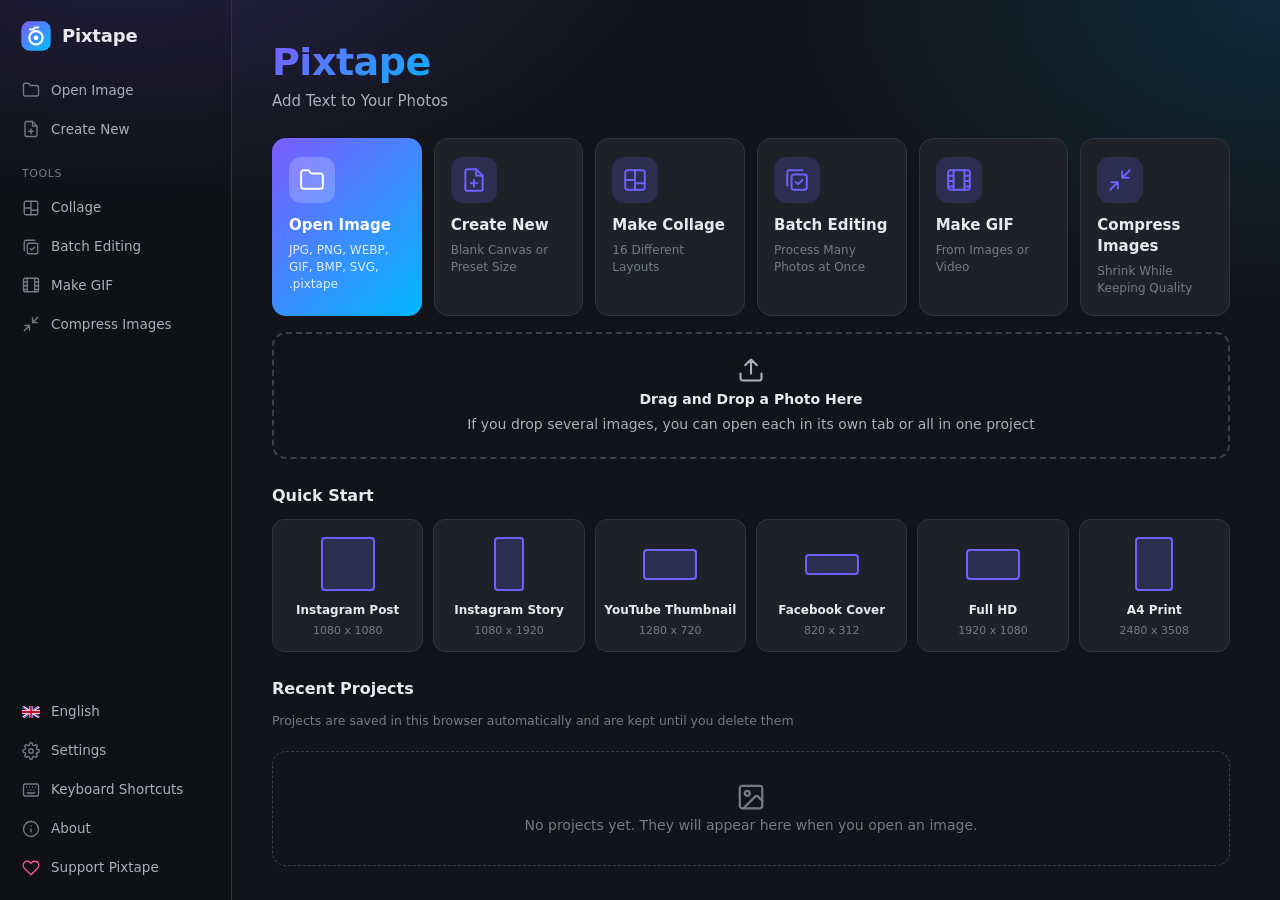
==== add-text-to-photo/index.html @ 30baac13 "Add feature pages for search - New pages for background removal, image compression, resizing, croppi" ====
<!doctype html>
<html lang="en" data-theme="dark" class="i18n-wait">
<head>
  <meta charset="utf-8">
  <base href="/">
  <meta name="viewport" content="width=device-width, initial-scale=1">
  <title>Add Text to Photo Online Free | Pixtape</title>
  <meta name="description" content="Add text to photos with dozens of fonts, ready-made templates, outlines, shadows and curved text. Free photo editor in your browser, no sign-up.">
  <meta name="theme-color" content="#7c5cff">
  <meta property="og:title" content="Add Text to Photo Online Free | Pixtape">
  <meta property="og:description" content="Add text to photos with dozens of fonts, ready-made templates, outlines, shadows and curved text. Free photo editor in your browser, no sign-up.">
  <meta property="og:image" content="https://pixtape.github.io/assets/social-preview.png">
  <meta name="twitter:card" content="summary_large_image">
  <meta property="og:url" content="https://pixtape.github.io/add-text-to-photo/">
  <link rel="canonical" href="https://pixtape.github.io/add-text-to-photo/">
  <link rel="apple-touch-icon" href="assets/icon-512.png">
  <!-- arama motorları ikonu ayrı bir dosyadan alır (gömülü data adresini kullanmaz); en az 48x48 olmalı -->
  <link rel="icon" href="/favicon.ico" sizes="any">
  <link rel="icon" href="/favicon.svg" type="image/svg+xml">
  <link rel="icon" href="/assets/icon-512.png" type="image/png" sizes="512x512">
  <meta property="og:site_name" content="Pixtape">
  <link rel="stylesheet" href="css/style.css">
</head>
<body class="at-home">
  <div id="splash" data-noi18n>
    <svg viewBox="0 0 48 48"><defs><linearGradient id="spg" x1="0" y1="0" x2="1" y2="1"><stop offset="0" stop-color="#7c5cff"/><stop offset="1" stop-color="#00c2ff"/></linearGradient></defs><rect x="2" y="2" width="44" height="44" rx="12" fill="url(#spg)"/><circle cx="24" cy="24" r="10" fill="none" stroke="#fff" stroke-width="3.2"/><circle cx="24" cy="24" r="3.6" fill="#fff"/></svg>
    <b class="sp-name">Pixtape</b>
    <span class="sp-tag"></span>
    <div class="sp-bar"><i></i></div>
    <span class="sp-msg"></span>
  </div>
  <script>
  /* Açılış ekranı: dil dosyası henüz yüklenmediği için metinler burada. */
  (function () {
    var S = {
      en: ['Easy Photo Editor', 'Loading interface…', 'Preparing tools…', 'Opening…'],
      tr: ['Kolay Fotoğraf Düzenleyici', 'Arayüz yükleniyor…', 'Araçlar hazırlanıyor…', 'Açılıyor…'],
      zh: ['简单易用的照片编辑器', '正在加载界面…', '正在准备工具…', '正在打开…'],
      ru: ['Простой фоторедактор', 'Загрузка интерфейса…', 'Подготовка инструментов…', 'Открытие…']
    };
    var lang = 'en';
    try { lang = localStorage.getItem('pixtape-lang') || 'en'; } catch (e) { }
    var T = S[lang] || S.en, el = document.getElementById('splash'), bar = el.querySelector('i'), msg = el.querySelector('.sp-msg');
    el.querySelector('.sp-tag').textContent = T[0];
    msg.textContent = T[1];
    var p = 0.04, target = 0.6;
    var draw = function () { bar.style.width = (p * 240).toFixed(1) + 'px'; };
    draw();
    var tick = setInterval(function () { p += (target - p) * 0.06; draw(); }, 30);
    var close = function () {
      if (!el.parentNode) return;
      clearInterval(tick); p = 1; draw(); msg.textContent = T[3];
      setTimeout(function () { el.classList.add('out'); setTimeout(function () { el.remove(); }, 400); }, 160);
    };
    window.__splash = function (step) { if (step === 1) { target = 0.9; msg.textContent = T[2]; } else close(); };
    setTimeout(close, 15000); // bir hata olursa ekran takılı kalmasın
  })();
  </script>
  <div id="app">
    <header id="topbar">
      <button id="btnHome" class="brand" title="Home"><span class="logo logo-slot"></span><b>Pixtape</b></button>
      <nav id="menubar"></nav>
      <div class="spacer"></div>
      <button id="btnHelp" class="icon-btn" title="Keyboard Shortcuts (?)"><svg class="ico" width="18" height="18" viewBox="0 0 24 24" fill="none" stroke="currentColor" stroke-width="1.8" stroke-linecap="round" stroke-linejoin="round"><rect x="2" y="4" width="20" height="16" rx="2"/><path d="M6 8h.01M10 8h.01M14 8h.01M18 8h.01M8 12h.01M12 12h.01M16 12h.01M7 16h10"/></svg></button>
      <button id="btnSettings" class="icon-btn" title="Settings"><span class="ico-slot" data-ico="settings"></span></button>
      <button id="btnSave2" class="btn primary small" title="Save (Ctrl S)"><svg class="ico" width="16" height="16" viewBox="0 0 24 24" fill="none" stroke="currentColor" stroke-width="1.8" stroke-linecap="round" stroke-linejoin="round"><path d="M21 15v4a2 2 0 0 1-2 2H5a2 2 0 0 1-2-2v-4M7 10l5 5 5-5M12 15V3"/></svg><span>Save</span></button>
    </header>
    <main id="workspace">
      <nav id="toolbar"></nav>
      <section id="stageWrap">
        <div id="docTabs"></div>
        <div id="stage"><canvas id="view"></canvas></div>
        <footer id="bottombar">
          <div class="bb-group">
            <button id="btnZoomOut" class="icon-btn" title="Zoom Out (Ctrl -)"><svg class="ico" width="18" height="18" viewBox="0 0 24 24" fill="none" stroke="currentColor" stroke-width="1.8" stroke-linecap="round"><circle cx="11" cy="11" r="7"/><path d="M21 21l-4.3-4.3M8 11h6"/></svg></button>
            <button id="zoomLabel" class="zoom-label" title="Zoom">100%</button>
            <button id="btnZoomIn" class="icon-btn" title="Zoom in (Ctrl +)"><svg class="ico" width="18" height="18" viewBox="0 0 24 24" fill="none" stroke="currentColor" stroke-width="1.8" stroke-linecap="round"><circle cx="11" cy="11" r="7"/><path d="M21 21l-4.3-4.3M11 8v6M8 11h6"/></svg></button>
            <button id="btnFit" class="icon-btn" title="Fit to Screen (Ctrl 0)"><svg class="ico" width="18" height="18" viewBox="0 0 24 24" fill="none" stroke="currentColor" stroke-width="1.8" stroke-linecap="round"><path d="M8 3H5a2 2 0 0 0-2 2v3m18 0V5a2 2 0 0 0-2-2h-3m0 18h3a2 2 0 0 0 2-2v-3M3 16v3a2 2 0 0 0 2 2h3"/></svg></button>
            <span id="docInfo" class="bb-info"></span>
            <span id="cursorPos" class="bb-info dim"></span>
          </div>
          <div class="bb-group">
            <button id="btnCompare" class="btn small ghost" title="Hold to Show the Original (\)"><svg class="ico" width="16" height="16" viewBox="0 0 24 24" fill="none" stroke="currentColor" stroke-width="1.8"><rect x="3" y="3" width="18" height="18" rx="2"/><path d="M12 3v18"/><path d="M3 3h9v18H3z" fill="currentColor" opacity=".35" stroke="none"/></svg><span>Before / After</span></button>
            <button id="btnGrid" class="icon-btn" title="Grid (G): composition lines; while on, objects snap to the lines. Right-click to adjust."><svg class="ico" width="18" height="18" viewBox="0 0 24 24" fill="none" stroke="currentColor" stroke-width="1.8"><rect x="3" y="3" width="18" height="18" rx="2"/><path d="M9 3v18M15 3v18M3 9h18M3 15h18"/></svg></button>
            <button id="btnSnap" class="icon-btn" title="Guides and snapping (on/off). Right-click for settings."><span class="ico-slot" data-ico="magnet"></span></button>
            <button id="btnSpace" class="icon-btn" title="Handles: on = relative to object, off = relative to canvas. Right-click for settings."><span class="ico-slot" data-ico="axisLocal"></span></button>
            <button id="btnFree" class="icon-btn" title="Fully free mode: no ratio lock, Shift does nothing. Right-click for settings."><span class="ico-slot" data-ico="free"></span></button>
            <span class="bb-sep"></span>
            <button id="btnRotStep" class="bb-drop" title="Angle step for rotating with Shift"></button>
            <button id="btnRotSnap" class="icon-btn" title="Always rotate in angle steps, as if Shift were held. Hold Ctrl or Alt to rotate freely."><span class="ico-slot" data-ico="angle"></span></button>
            <span class="bb-sep"></span>
            <button id="btnUndo" class="icon-btn" title="Undo (Ctrl Z)" disabled><svg class="ico" width="18" height="18" viewBox="0 0 24 24" fill="none" stroke="currentColor" stroke-width="1.8" stroke-linecap="round" stroke-linejoin="round"><path d="M9 14 4 9l5-5"/><path d="M4 9h11a5 5 0 0 1 0 10h-3"/></svg></button>
            <button id="btnRedo" class="icon-btn" title="Redo (Ctrl Y)" disabled><svg class="ico" width="18" height="18" viewBox="0 0 24 24" fill="none" stroke="currentColor" stroke-width="1.8" stroke-linecap="round" stroke-linejoin="round"><path d="M15 14l5-5-5-5"/><path d="M20 9H9a5 5 0 0 0 0 10h3"/></svg></button>
          </div>
        </footer>
      </section>
      <div id="paneHold" hidden>
        <aside id="toolpanel" class="rp-pane"></aside>
        <div id="layersPane" class="rp-pane"><div id="layers"></div></div>
        <div id="historyPane" class="rp-pane"><div id="historyList"></div></div>
      </div>
    </main>
  </div>

  <div id="home"></div>
  <div id="busy"><div class="busy-box"><div class="busy-msg">Processing…</div><div class="busy-bar"><i></i></div><div class="busy-pct" data-noi18n></div></div></div>
  <div id="toasts"></div>
  <div id="modals"></div>
  <div id="dropOverlay"><div><svg class="ico" width="48" height="48" viewBox="0 0 24 24" fill="none" stroke="currentColor" stroke-width="1.6" stroke-linecap="round" stroke-linejoin="round"><path d="M21 15v4a2 2 0 0 1-2 2H5a2 2 0 0 1-2-2v-4M17 8l-5-5-5 5M12 3v12"/></svg><b>Drop the Photo</b></div></div>

  <script src="js/core.js"></script>
  <script src="js/i18n.js"></script>
  <script src="js/icons.js"></script>
  <script src="js/imaging.js"></script>
  <script src="js/ui.js"></script>
  <script src="js/tools/arrange.js"></script>
  <script src="js/tools/crop.js"></script>
  <script src="js/tools/cutout.js"></script>
  <script src="js/tools/adjust.js"></script>
  <script src="js/tools/effect.js"></script>
  <script src="js/tools/filter.js"></script>
  <script src="js/tools/retouch.js"></script>
  <script src="js/tools/draw.js"></script>
  <script src="js/tools/text.js"></script>
  <script src="js/tools/element.js"></script>
  <script src="js/features/groups.js"></script>
  <script src="js/features/storage.js"></script>
  <script src="js/features/export.js"></script>
  <script src="js/features/collage.js"></script>
  <script src="js/features/batch.js"></script>
  <script src="js/features/layout.js"></script>
  <script src="js/features/tabs.js"></script>
  <script src="js/features/encoders.js"></script>
  <script src="js/features/gif.js"></script>
  <script src="js/features/compress.js"></script>
  <script src="js/features/shortcuts.js"></script>
  <script src="js/main.js"></script>
</body>
</html>
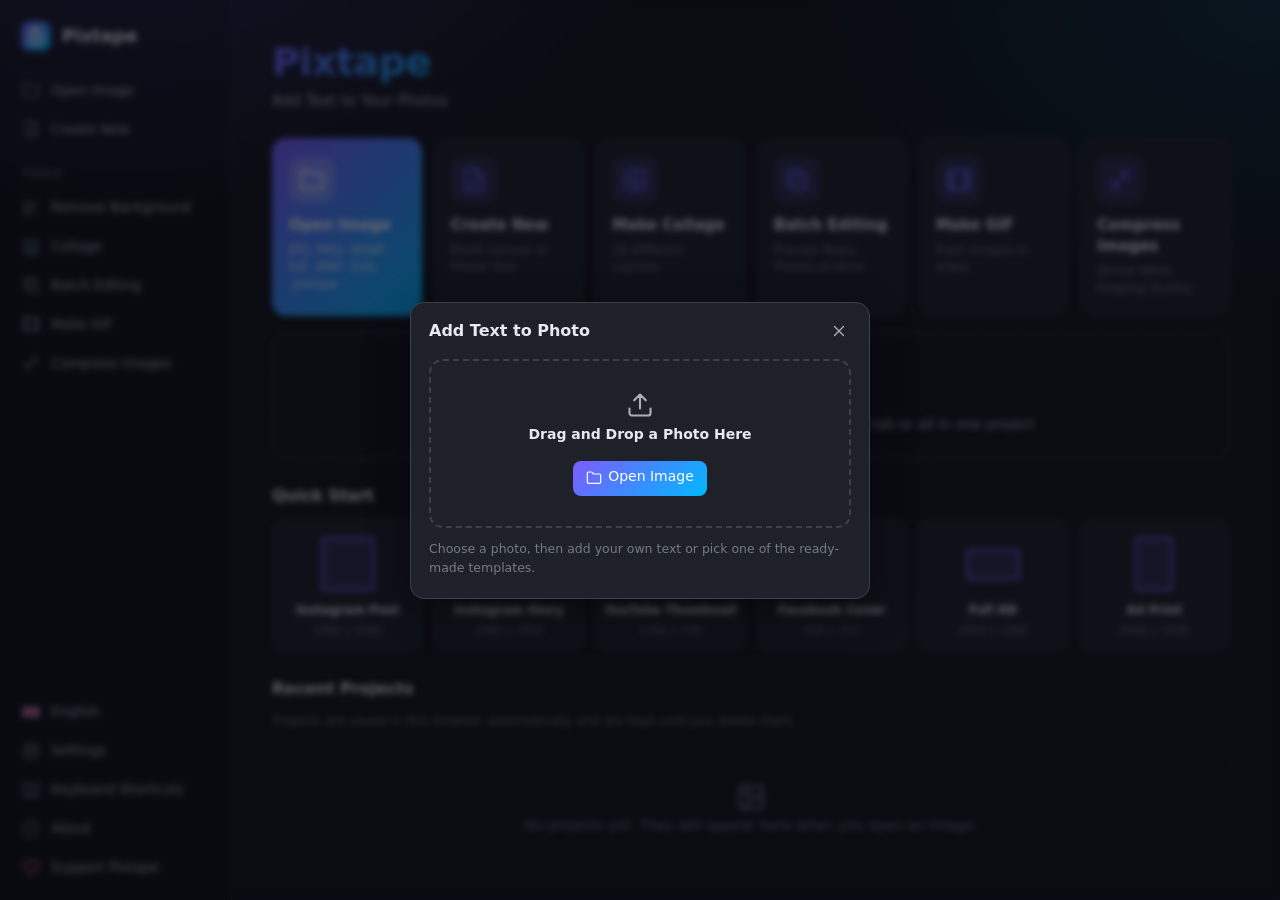
==== commit 010ef7e2: "Give each feature its own address in the app - Opening Compress Images, Collage or Make GIF changes " ====
--- a/add-text-to-photo/index.html
+++ b/add-text-to-photo/index.html
@@ -109,6 +109,7 @@
   <div id="dropOverlay"><div><svg class="ico" width="48" height="48" viewBox="0 0 24 24" fill="none" stroke="currentColor" stroke-width="1.6" stroke-linecap="round" stroke-linejoin="round"><path d="M21 15v4a2 2 0 0 1-2 2H5a2 2 0 0 1-2-2v-4M17 8l-5-5-5 5M12 3v12"/></svg><b>Drop the Photo</b></div></div>
 
   <script src="js/core.js"></script>
+  <script src="js/pages.js"></script>
   <script src="js/i18n.js"></script>
   <script src="js/icons.js"></script>
   <script src="js/imaging.js"></script>
